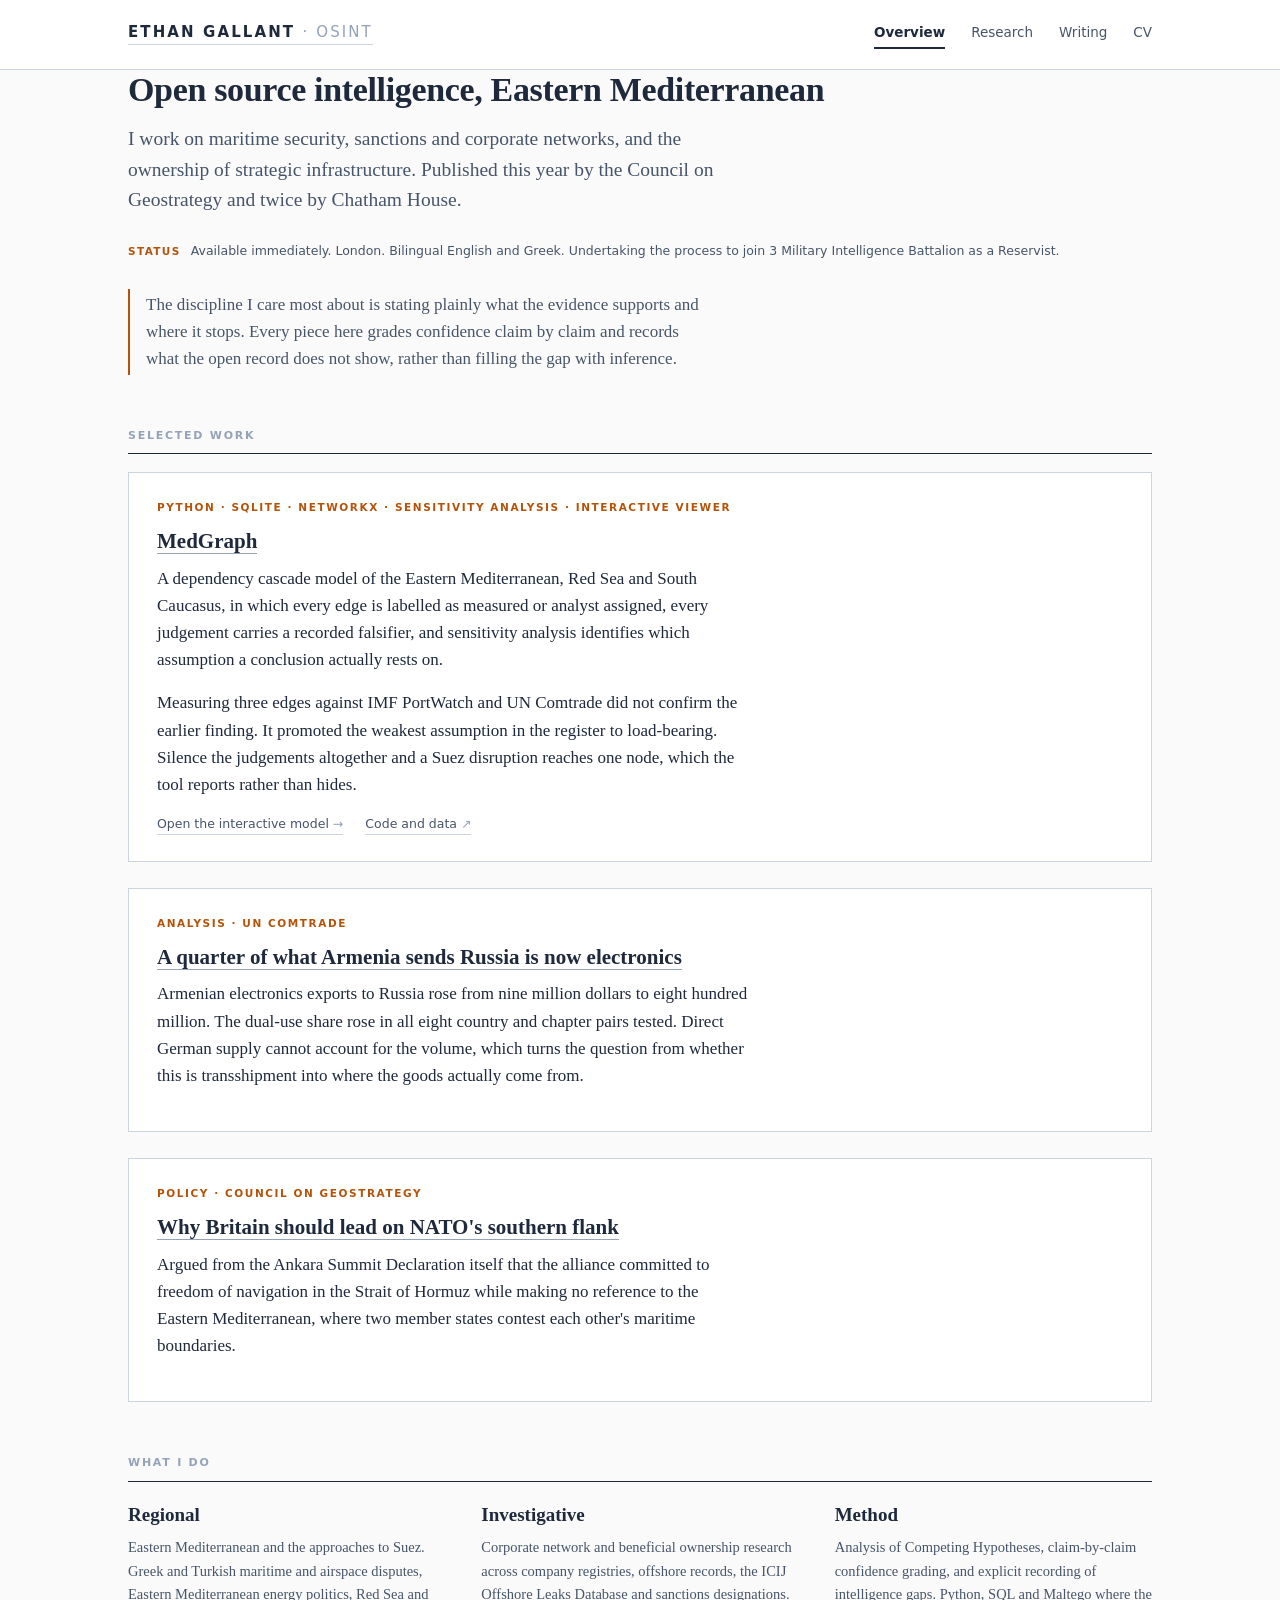
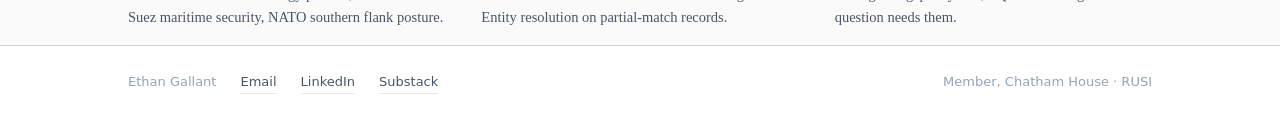
==== index.html @ 90f0143f "Rebuild site: research, writing, CV, MedGraph viewer" ====
<!DOCTYPE html>
<html lang="en-GB">
<head>
<meta charset="utf-8">
<meta name="viewport" content="width=device-width, initial-scale=1">
<title>Ethan Gallant — open source intelligence</title>
<meta name="description" content="Open source intelligence analyst. Eastern Mediterranean maritime security, sanctions and corporate networks, strategic infrastructure.">
<link rel="stylesheet" href="/assets/site.css">
</head>
<body>

<header class="masthead">
  <div class="wrap">
    <a class="wordmark" href="/">Ethan Gallant <span>· OSINT</span></a>
    <nav>
      <a href="/" aria-current="page">Overview</a>
      <a href="/research/">Research</a>
      <a href="/writing/">Writing</a>
      <a href="/cv/">CV</a>
    </nav>
  </div>
</header>

<main class="wrap">

  <h1>Open source intelligence, Eastern Mediterranean</h1>

  <p class="lede">I work on maritime security, sanctions and corporate networks,
  and the ownership of strategic infrastructure. Published this year by the
  Council on Geostrategy and twice by Chatham House.</p>

  <div class="status">
    <b>Status</b>
    <span>Available immediately. London. Bilingual English and Greek.
    Undertaking the process to join 3 Military Intelligence Battalion as a Reservist.</span>
  </div>

  <div class="callout">
    <p>The discipline I care most about is stating plainly what the evidence
    supports and where it stops. Every piece here grades confidence claim by
    claim and records what the open record does not show, rather than filling
    the gap with inference.</p>
  </div>

  <h2>Selected work</h2>

  <div class="feature">
    <div class="kicker">Python · SQLite · NetworkX · Sensitivity analysis · Interactive viewer</div>
    <h3><a href="/research/medgraph/">MedGraph</a></h3>
    <p>A dependency cascade model of the Eastern Mediterranean, Red Sea and
    South Caucasus, in which every edge is labelled as measured or analyst
    assigned, every judgement carries a recorded falsifier, and sensitivity
    analysis identifies which assumption a conclusion actually rests on.</p>
    <p>Measuring three edges against IMF PortWatch and UN Comtrade did not
    confirm the earlier finding. It promoted the weakest assumption in the
    register to load-bearing. Silence the judgements altogether and a Suez
    disruption reaches one node, which the tool reports rather than hides.</p>
    <div class="golinks">
      <a href="/research/medgraph/">Open the interactive model</a>
      <a class="ext" href="https://github.com/egallantosint/medgraph">Code and data</a>
    </div>
  </div>

  <div class="feature">
    <div class="kicker">Analysis · UN Comtrade</div>
    <h3><a href="/writing/dual-use-displacement/">A quarter of what Armenia sends Russia is now electronics</a></h3>
    <p>Armenian electronics exports to Russia rose from nine million dollars to
    eight hundred million. The dual-use share rose in all eight country and
    chapter pairs tested. Direct German supply cannot account for the volume,
    which turns the question from whether this is transshipment into where the
    goods actually come from.</p>
  </div>

  <div class="feature">
    <div class="kicker">Policy · Council on Geostrategy</div>
    <h3><a href="https://www.britainsworld.org.uk/p/the-memorandum-37-2026">Why Britain should lead on NATO's southern flank</a></h3>
    <p>Argued from the Ankara Summit Declaration itself that the alliance
    committed to freedom of navigation in the Strait of Hormuz while making no
    reference to the Eastern Mediterranean, where two member states contest each
    other's maritime boundaries.</p>
  </div>

  <h2>What I do</h2>

  <div class="cols-3">
    <div>
      <h3>Regional</h3>
      <p class="small">Eastern Mediterranean and the approaches to Suez. Greek
      and Turkish maritime and airspace disputes, Eastern Mediterranean energy
      politics, Red Sea and Suez maritime security, NATO southern flank posture.</p>
    </div>
    <div>
      <h3>Investigative</h3>
      <p class="small">Corporate network and beneficial ownership research across
      company registries, offshore records, the ICIJ Offshore Leaks Database and
      sanctions designations. Entity resolution on partial-match records.</p>
    </div>
    <div>
      <h3>Method</h3>
      <p class="small">Analysis of Competing Hypotheses, claim-by-claim
      confidence grading, and explicit recording of intelligence gaps. Python,
      SQL and Maltego where the question needs them.</p>
    </div>
  </div>

</main>

<footer>
  <div class="wrap">
    <span>Ethan Gallant</span>
    <a href="mailto:ethan.gallant03@gmail.com">Email</a>
    <a href="https://linkedin.com/in/ethangallant">LinkedIn</a>
    <a href="https://ethangallantosint.substack.com">Substack</a>
    <span class="right">Member, Chatham House · RUSI</span>
  </div>
</footer>

</body>
</html>
---- assets/site.css ----
/* ethangallant.co.uk
   Structured as a brief, not a blog. Scaffolding over decoration: rules,
   tables and whitespace carry the structure. No hero images, no animation,
   no web fonts, so pages render instantly and offline.

   Palette and type follow the brief: navy slate on off-white, cold grey
   rules, one desaturated accent reserved for status and links. */

:root{
  --paper:#FAFAFA;
  --card:#FFFFFF;
  --wash:#F1F5F9;
  --rule:#E2E8F0;
  --rule-2:#CBD5E1;
  --ink:#1E293B;
  --ink-2:#475569;
  --ink-3:#94A3B8;
  --accent:#B45309;
  --serif:Georgia,"Source Serif 4","Times New Roman",serif;
  --sans:system-ui,-apple-system,"Segoe UI",Inter,Helvetica,Arial,sans-serif;
  --mono:ui-monospace,SFMono-Regular,"SF Mono",Menlo,Consolas,monospace;
  --wide:1080px;
  --text:66ch;
}

*{box-sizing:border-box}
html{-webkit-text-size-adjust:100%}
body{
  margin:0;background:var(--paper);color:var(--ink);
  font:17px/1.6 var(--serif);
  -webkit-font-smoothing:antialiased;
}

/* ---- shell ------------------------------------------------------------ */
.wrap{max-width:var(--wide);margin:0 auto;padding:0 28px}
main{padding:52px 0 72px}
@media(max-width:640px){main{padding:36px 0 56px}}

/* ---- masthead --------------------------------------------------------- */
.masthead{border-bottom:1px solid var(--rule-2);background:var(--card)}
.masthead .wrap{display:flex;align-items:baseline;gap:32px;
                padding-top:20px;padding-bottom:20px;flex-wrap:wrap}
.wordmark{font-family:var(--sans);font-size:15px;font-weight:600;
          letter-spacing:.14em;text-transform:uppercase;color:var(--ink);
          text-decoration:none;white-space:nowrap}
.wordmark span{color:var(--ink-3);font-weight:400}
nav{margin-left:auto;display:flex;gap:26px;flex-wrap:wrap}
nav a{font-family:var(--sans);font-size:13.5px;color:var(--ink-2);
      text-decoration:none;padding-bottom:3px;border-bottom:2px solid transparent}
nav a:hover{color:var(--ink);border-bottom-color:var(--rule-2)}
nav a[aria-current]{color:var(--ink);font-weight:600;border-bottom-color:var(--ink)}

/* ---- type ------------------------------------------------------------- */
h1{font-size:34px;line-height:1.2;margin:0 0 14px;font-weight:600;letter-spacing:-.01em}
h2{font-family:var(--sans);font-size:11px;letter-spacing:.16em;text-transform:uppercase;
   color:var(--ink-3);font-weight:600;margin:52px 0 18px;
   padding-bottom:9px;border-bottom:1px solid var(--ink)}
h3{font-size:19px;margin:0 0 6px;font-weight:600}
p{margin:0 0 16px;max-width:var(--text)}
.lede{font-size:19.5px;line-height:1.55;color:var(--ink-2);max-width:62ch;margin-bottom:26px}
a{color:var(--ink);text-decoration:none;border-bottom:1px solid var(--rule-2)}
a:hover{border-bottom-color:var(--accent);color:var(--accent)}
strong{font-weight:600}
.small{font-size:14.5px;color:var(--ink-2)}
.meta{font-family:var(--sans);font-size:12.5px;color:var(--ink-3);letter-spacing:.02em}
.mono{font-family:var(--mono);font-size:14px}

/* ---- status line ------------------------------------------------------ */
.status{display:flex;gap:10px;align-items:baseline;font-family:var(--sans);
        font-size:12.5px;color:var(--ink-2);margin-bottom:28px;flex-wrap:wrap}
.status b{color:var(--accent);font-size:10.5px;letter-spacing:.13em;
          text-transform:uppercase;font-weight:600}

/* ---- entries ---------------------------------------------------------- */
.entry{border-top:1px solid var(--rule);padding:22px 0}
.entry:first-of-type{border-top:1px solid var(--ink)}
.entry .top{display:flex;gap:16px;align-items:baseline;flex-wrap:wrap}
.entry .top time,.entry .top .where{font-family:var(--sans);font-size:12.5px;
                                    color:var(--ink-3);white-space:nowrap}
.entry p{margin:8px 0 0;font-size:16px;color:var(--ink-2)}
.entry .tags{margin-top:10px;font-family:var(--sans);font-size:11.5px;
             color:var(--ink-3);letter-spacing:.06em}
.entry .tags span::after{content:" · "}
.entry .tags span:last-child::after{content:""}

/* ---- feature ---------------------------------------------------------- */
.feature{border:1px solid var(--rule-2);background:var(--card);padding:26px 28px;margin:0 0 26px}
.feature h3{font-size:21px}
.feature .kicker{font-family:var(--sans);font-size:10.5px;letter-spacing:.15em;
                 text-transform:uppercase;color:var(--accent);font-weight:600;
                 margin-bottom:9px}
.feature p{max-width:70ch}

/* ---- link affordance -------------------------------------------------- */
/* A heading that is a link should say so without turning into a button.
   Slightly darker rule than body links, since headings carry more weight. */
h3 a{border-bottom-color:var(--ink-3)}
h3 a:hover{border-bottom-color:var(--accent)}
/* A heading link that leaves the site says so, quietly. */
h3 a.ext::after{content:" \2197";font-size:.78em;color:var(--ink-3);
                vertical-align:.15em}

/* The explicit route out of an entry. Text and arrows, not pills: the
   arrow does the work a button would, at a fraction of the visual cost.
   Internal links get a straight arrow, external ones a diagonal. */
.golinks{margin:12px 0 0;font-family:var(--sans);font-size:12.5px;
         display:flex;gap:22px;flex-wrap:wrap}
.golinks a{color:var(--ink-2);border-bottom:1px solid var(--rule-2)}
.golinks a::after{content:" \2192";color:var(--ink-3)}
.golinks a.ext::after{content:" \2197"}
.golinks a:hover,.golinks a:hover::after{color:var(--accent)}
.golinks a:hover{border-bottom-color:var(--accent)}

/* ---- callout ---------------------------------------------------------- */
.callout{border-left:2px solid var(--accent);padding:2px 0 2px 16px;margin:0 0 24px}
.callout p{margin:0;color:var(--ink-2)}
.callout p+p{margin-top:10px}

/* ---- tables ----------------------------------------------------------- */
table{width:100%;border-collapse:collapse;font-size:15px;margin:0 0 22px}
th{text-align:left;font-family:var(--sans);font-size:10px;letter-spacing:.13em;
   text-transform:uppercase;color:var(--ink-3);font-weight:600;
   padding:0 12px 9px 0;border-bottom:1px solid var(--ink)}
td{padding:10px 12px 10px 0;border-bottom:1px solid var(--rule);vertical-align:top}
td.num,th.num{text-align:right;font-family:var(--mono);font-size:13.5px;
              font-variant-numeric:tabular-nums;padding-right:0}
tr:last-child td{border-bottom:1px solid var(--rule-2)}
/* Wide numeric tables scroll rather than squashing the column widths. */
.tablewrap{overflow-x:auto;margin:0 0 22px}
.tablewrap table{margin:0;min-width:520px}

/* ---- two column ------------------------------------------------------- */
.cols{display:grid;grid-template-columns:1fr 1fr;gap:0 44px}
@media(max-width:800px){.cols{grid-template-columns:1fr}}
.cols-3{display:grid;grid-template-columns:repeat(3,1fr);gap:0 36px}
@media(max-width:800px){.cols-3{grid-template-columns:1fr}}

/* ---- cv --------------------------------------------------------------- */
.role{display:flex;gap:16px;align-items:baseline;flex-wrap:wrap;margin-bottom:4px}
.role h3{margin:0}
.role .org{color:var(--ink-2)}
.role .when{margin-left:auto;font-family:var(--sans);font-size:12.5px;
            color:var(--ink-3);white-space:nowrap}
ul.tight{margin:8px 0 0;padding-left:19px;max-width:var(--text)}
ul.tight li{margin-bottom:6px;color:var(--ink-2);font-size:16px}

/* ---- embed ------------------------------------------------------------ */
.bleed{margin:0 0 14px}
.bleed iframe{width:100%;height:1180px;border:1px solid var(--rule-2);
              background:var(--card);display:block}
@media(max-width:1150px){.bleed iframe{height:1600px}}
.embed-note{font-family:var(--sans);font-size:12.5px;color:var(--ink-3);
            margin-bottom:34px}

/* ---- footer ----------------------------------------------------------- */
footer{border-top:1px solid var(--rule-2);background:var(--card);
       padding:26px 0 34px;font-family:var(--sans);font-size:13px;color:var(--ink-3)}
footer .wrap{display:flex;gap:24px;flex-wrap:wrap;align-items:baseline}
footer a{color:var(--ink-2);border-bottom-color:var(--rule)}
footer .right{margin-left:auto}
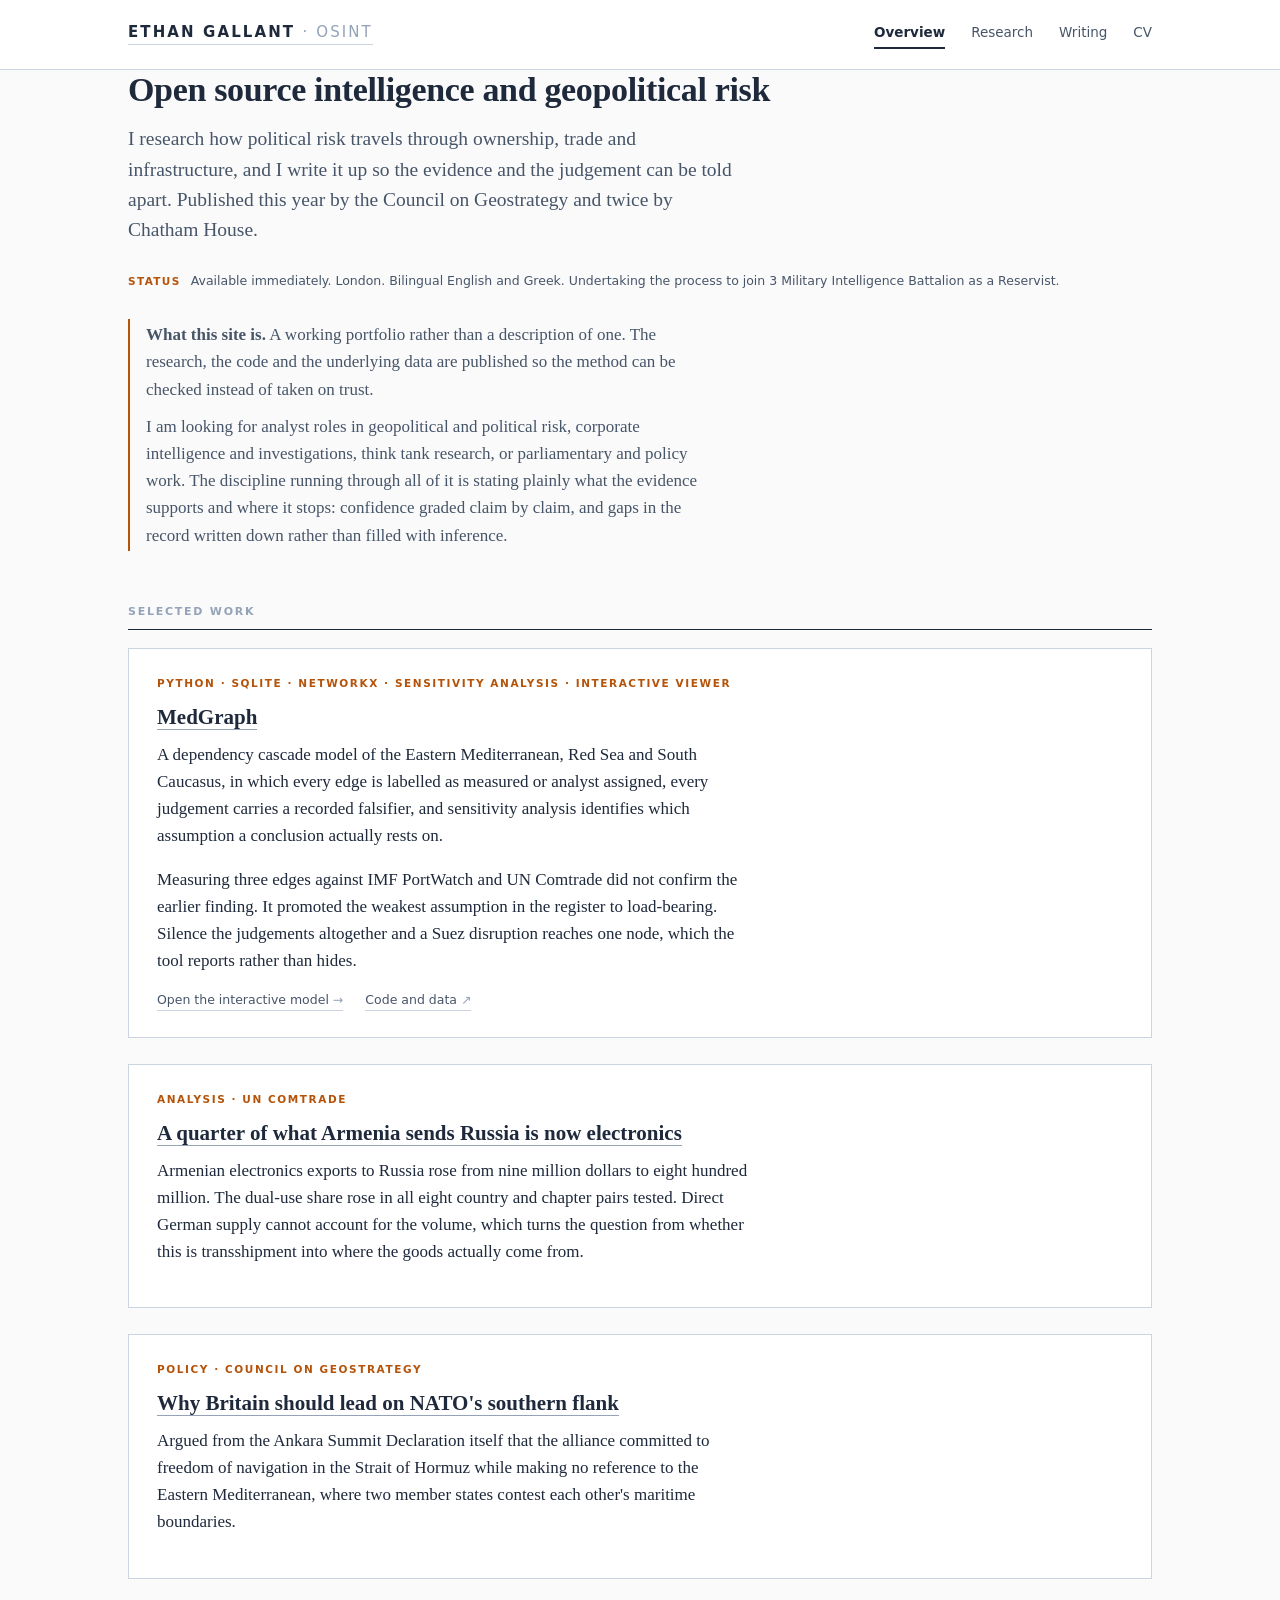
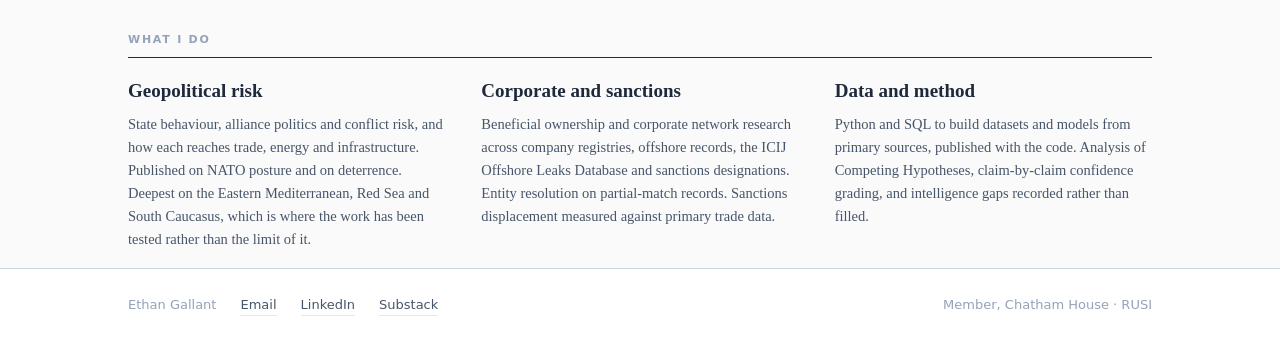
==== commit 61a0a4b4: "Sensitivity table, homepage repositioning, viewer link fixes" ====
--- a/index.html
+++ b/index.html
@@ -3,8 +3,8 @@
 <head>
 <meta charset="utf-8">
 <meta name="viewport" content="width=device-width, initial-scale=1">
-<title>Ethan Gallant — open source intelligence</title>
-<meta name="description" content="Open source intelligence analyst. Eastern Mediterranean maritime security, sanctions and corporate networks, strategic infrastructure.">
+<title>Ethan Gallant — open source intelligence and geopolitical risk</title>
+<meta name="description" content="Open source research on geopolitical and corporate risk: sanctions and ownership networks, trade and infrastructure exposure, and the politics that move them. Published by the Council on Geostrategy and Chatham House.">
 <link rel="stylesheet" href="/assets/site.css">
 </head>
 <body>
@@ -23,11 +23,12 @@
 
 <main class="wrap">
 
-  <h1>Open source intelligence, Eastern Mediterranean</h1>
+  <h1>Open source intelligence and geopolitical risk</h1>
 
-  <p class="lede">I work on maritime security, sanctions and corporate networks,
-  and the ownership of strategic infrastructure. Published this year by the
-  Council on Geostrategy and twice by Chatham House.</p>
+  <p class="lede">I research how political risk travels through ownership,
+  trade and infrastructure, and I write it up so the evidence and the judgement
+  can be told apart. Published this year by the Council on Geostrategy and
+  twice by Chatham House.</p>
 
   <div class="status">
     <b>Status</b>
@@ -36,10 +37,15 @@
   </div>
 
   <div class="callout">
-    <p>The discipline I care most about is stating plainly what the evidence
-    supports and where it stops. Every piece here grades confidence claim by
-    claim and records what the open record does not show, rather than filling
-    the gap with inference.</p>
+    <p><strong>What this site is.</strong> A working portfolio rather than a
+    description of one. The research, the code and the underlying data are
+    published so the method can be checked instead of taken on trust.</p>
+    <p>I am looking for analyst roles in geopolitical and political risk,
+    corporate intelligence and investigations, think tank research, or
+    parliamentary and policy work. The discipline running through all of it is
+    stating plainly what the evidence supports and where it stops: confidence
+    graded claim by claim, and gaps in the record written down rather than
+    filled with inference.</p>
   </div>
 
   <h2>Selected work</h2>
@@ -56,7 +62,7 @@
     register to load-bearing. Silence the judgements altogether and a Suez
     disruption reaches one node, which the tool reports rather than hides.</p>
     <div class="golinks">
-      <a href="/research/medgraph/">Open the interactive model</a>
+      <a href="/research/medgraph/viewer.html">Open the interactive model</a>
       <a class="ext" href="https://github.com/egallantosint/medgraph">Code and data</a>
     </div>
   </div>
@@ -84,22 +90,26 @@
 
   <div class="cols-3">
     <div>
-      <h3>Regional</h3>
-      <p class="small">Eastern Mediterranean and the approaches to Suez. Greek
-      and Turkish maritime and airspace disputes, Eastern Mediterranean energy
-      politics, Red Sea and Suez maritime security, NATO southern flank posture.</p>
+      <h3>Geopolitical risk</h3>
+      <p class="small">State behaviour, alliance politics and conflict risk, and
+      how each reaches trade, energy and infrastructure. Published on NATO
+      posture and on deterrence. Deepest on the Eastern Mediterranean, Red Sea
+      and South Caucasus, which is where the work has been tested rather than
+      the limit of it.</p>
     </div>
     <div>
-      <h3>Investigative</h3>
-      <p class="small">Corporate network and beneficial ownership research across
-      company registries, offshore records, the ICIJ Offshore Leaks Database and
-      sanctions designations. Entity resolution on partial-match records.</p>
+      <h3>Corporate and sanctions</h3>
+      <p class="small">Beneficial ownership and corporate network research
+      across company registries, offshore records, the ICIJ Offshore Leaks
+      Database and sanctions designations. Entity resolution on partial-match
+      records. Sanctions displacement measured against primary trade data.</p>
     </div>
     <div>
-      <h3>Method</h3>
-      <p class="small">Analysis of Competing Hypotheses, claim-by-claim
-      confidence grading, and explicit recording of intelligence gaps. Python,
-      SQL and Maltego where the question needs them.</p>
+      <h3>Data and method</h3>
+      <p class="small">Python and SQL to build datasets and models from primary
+      sources, published with the code. Analysis of Competing Hypotheses,
+      claim-by-claim confidence grading, and intelligence gaps recorded rather
+      than filled.</p>
     </div>
   </div>
 
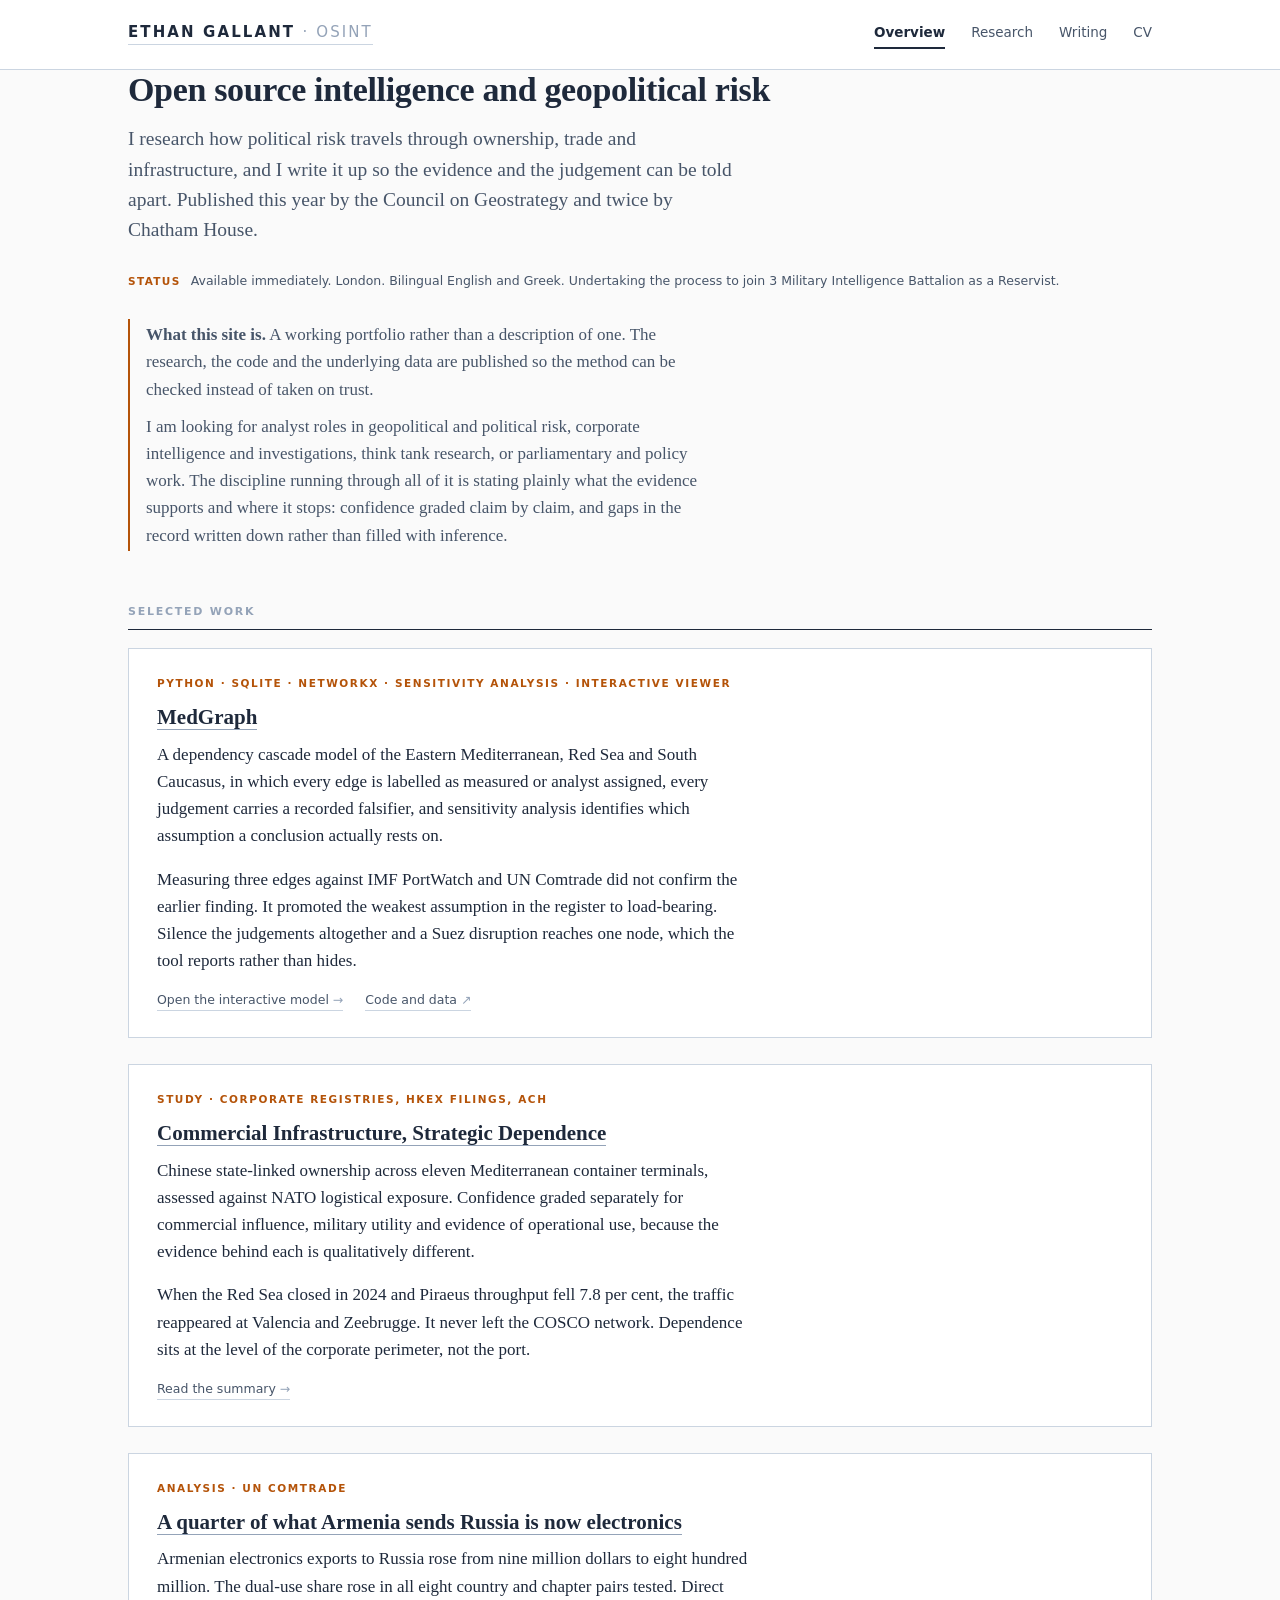
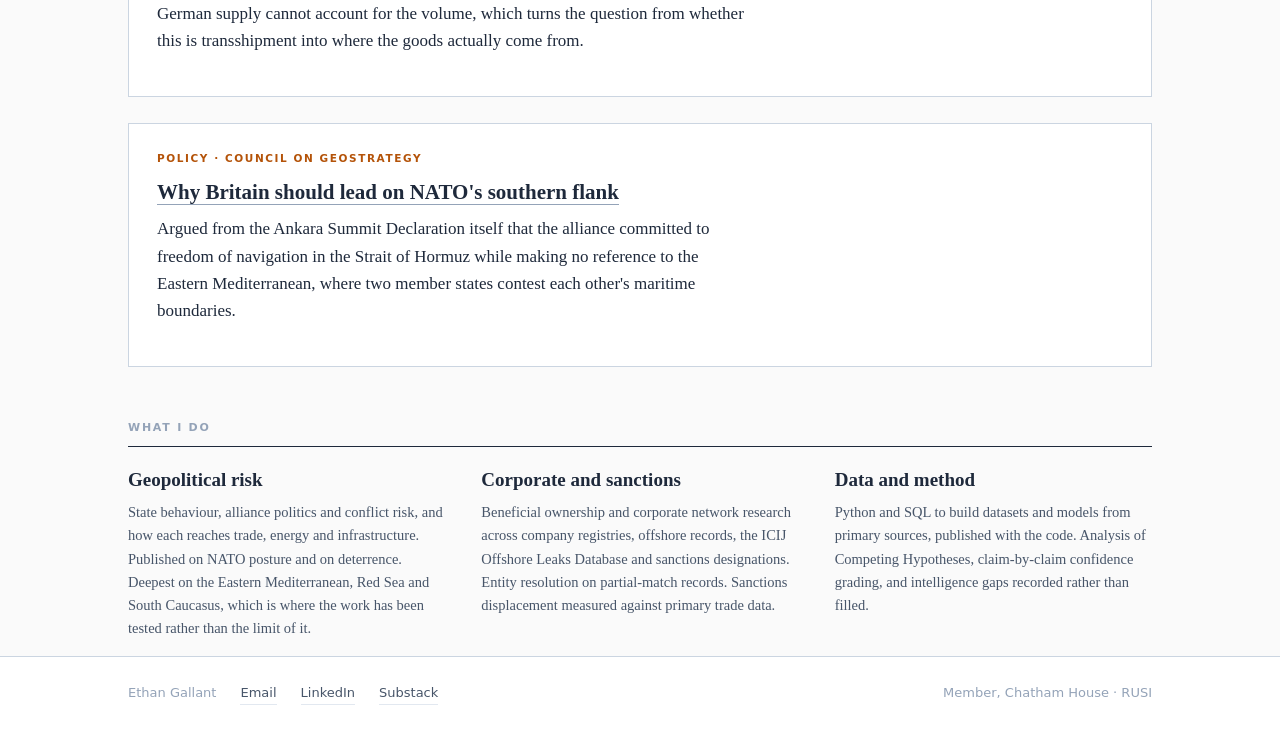
==== commit b16ce432: "Ports study page, network map, figure styling" ====
--- a/index.html
+++ b/index.html
@@ -68,6 +68,23 @@
   </div>
 
   <div class="feature">
+    <div class="kicker">Study · Corporate registries, HKEX filings, ACH</div>
+    <h3><a href="/research/mediterranean-ports/">Commercial Infrastructure, Strategic Dependence</a></h3>
+    <p>Chinese state-linked ownership across eleven Mediterranean container
+    terminals, assessed against NATO logistical exposure. Confidence graded
+    separately for commercial influence, military utility and evidence of
+    operational use, because the evidence behind each is qualitatively
+    different.</p>
+    <p>When the Red Sea closed in 2024 and Piraeus throughput fell 7.8 per cent,
+    the traffic reappeared at Valencia and Zeebrugge. It never left the COSCO
+    network. Dependence sits at the level of the corporate perimeter, not the
+    port.</p>
+    <div class="golinks">
+      <a href="/research/mediterranean-ports/">Read the summary</a>
+    </div>
+  </div>
+
+  <div class="feature">
     <div class="kicker">Analysis · UN Comtrade</div>
     <h3><a href="/writing/dual-use-displacement/">A quarter of what Armenia sends Russia is now electronics</a></h3>
     <p>Armenian electronics exports to Russia rose from nine million dollars to
--- a/assets/site.css
+++ b/assets/site.css
@@ -144,6 +144,15 @@
 ul.tight{margin:8px 0 0;padding-left:19px;max-width:var(--text)}
 ul.tight li{margin-bottom:6px;color:var(--ink-2);font-size:16px}
 
+/* ---- figures ---------------------------------------------------------- */
+/* Plates from actual analysis, not decoration. Every one carries a caption
+   and a source note, so the image is evidence rather than atmosphere. */
+figure{margin:0 0 28px}
+figure img{width:100%;height:auto;display:block;border:1px solid var(--rule-2)}
+figcaption{font-family:var(--sans);font-size:12.5px;line-height:1.5;
+           color:var(--ink-3);margin-top:9px;max-width:72ch}
+figcaption b{color:var(--ink-2);font-weight:600}
+
 /* ---- embed ------------------------------------------------------------ */
 .bleed{margin:0 0 14px}
 .bleed iframe{width:100%;height:1180px;border:1px solid var(--rule-2);
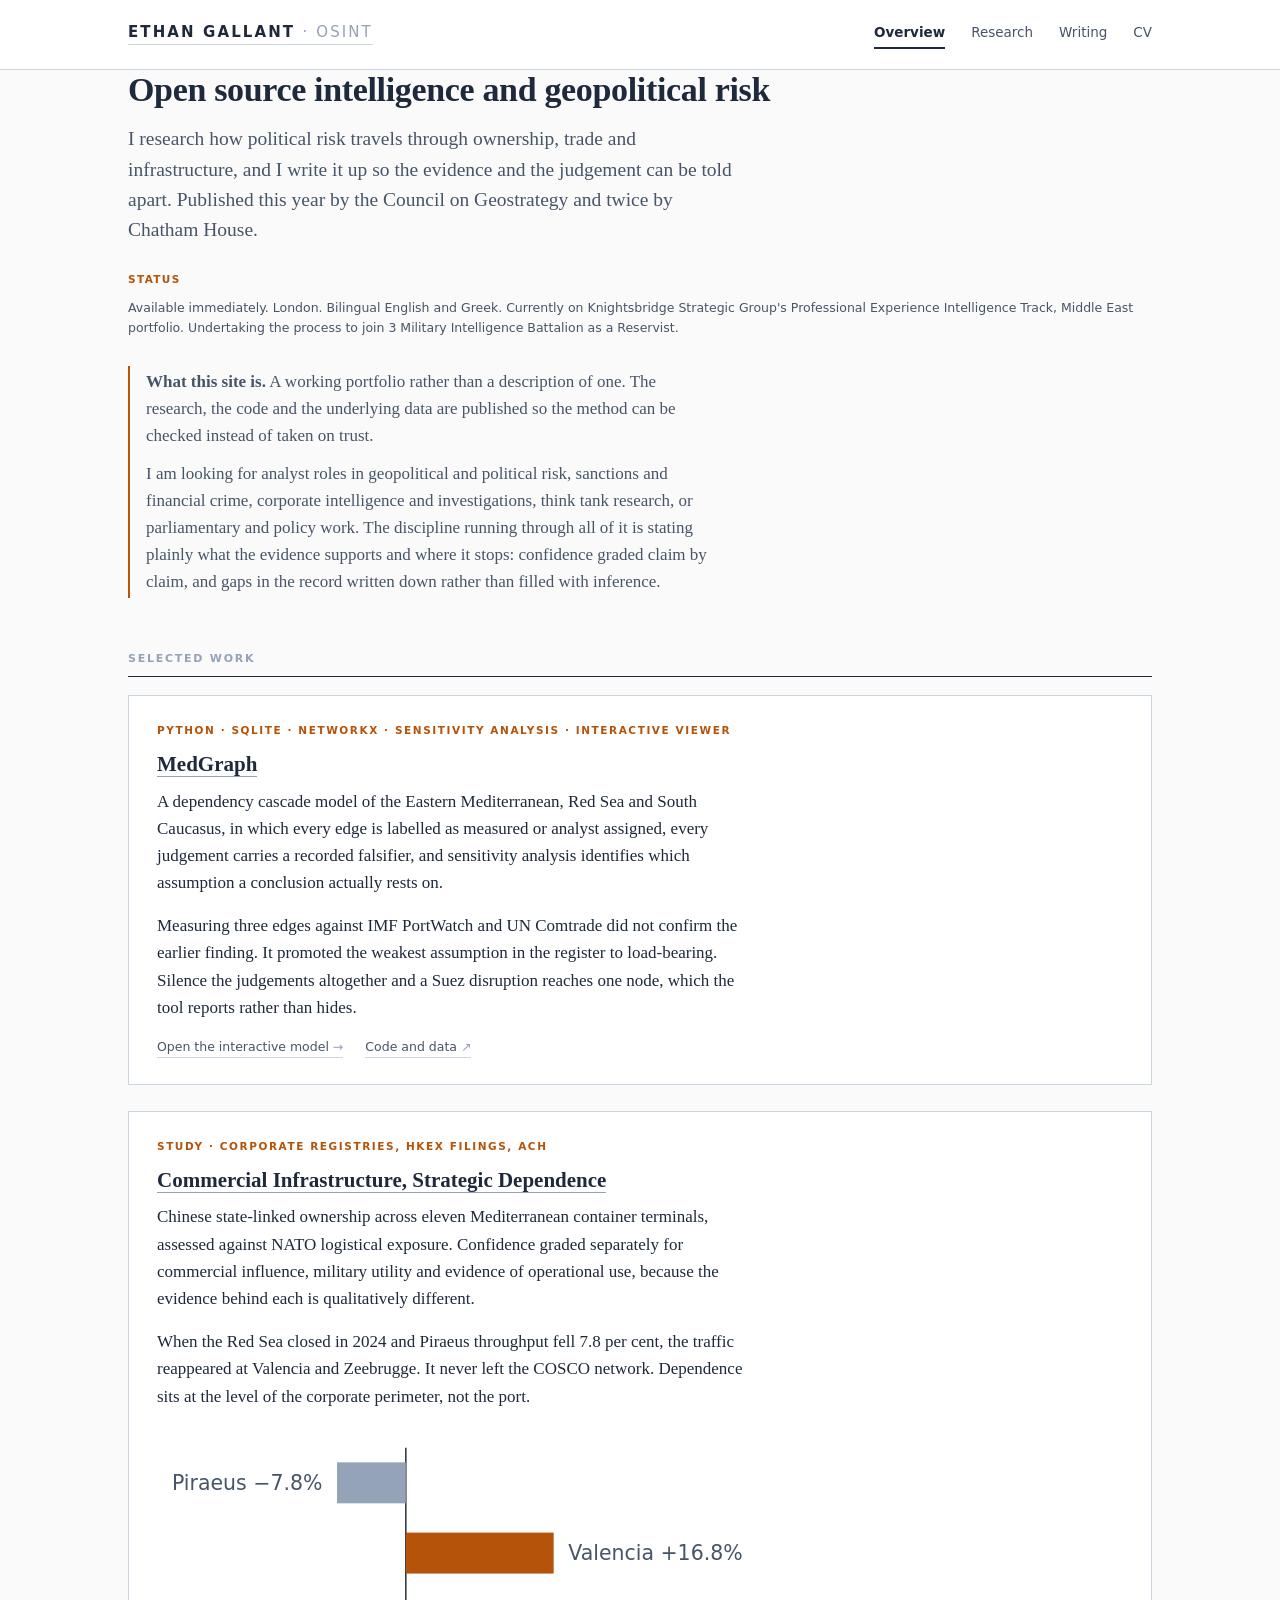
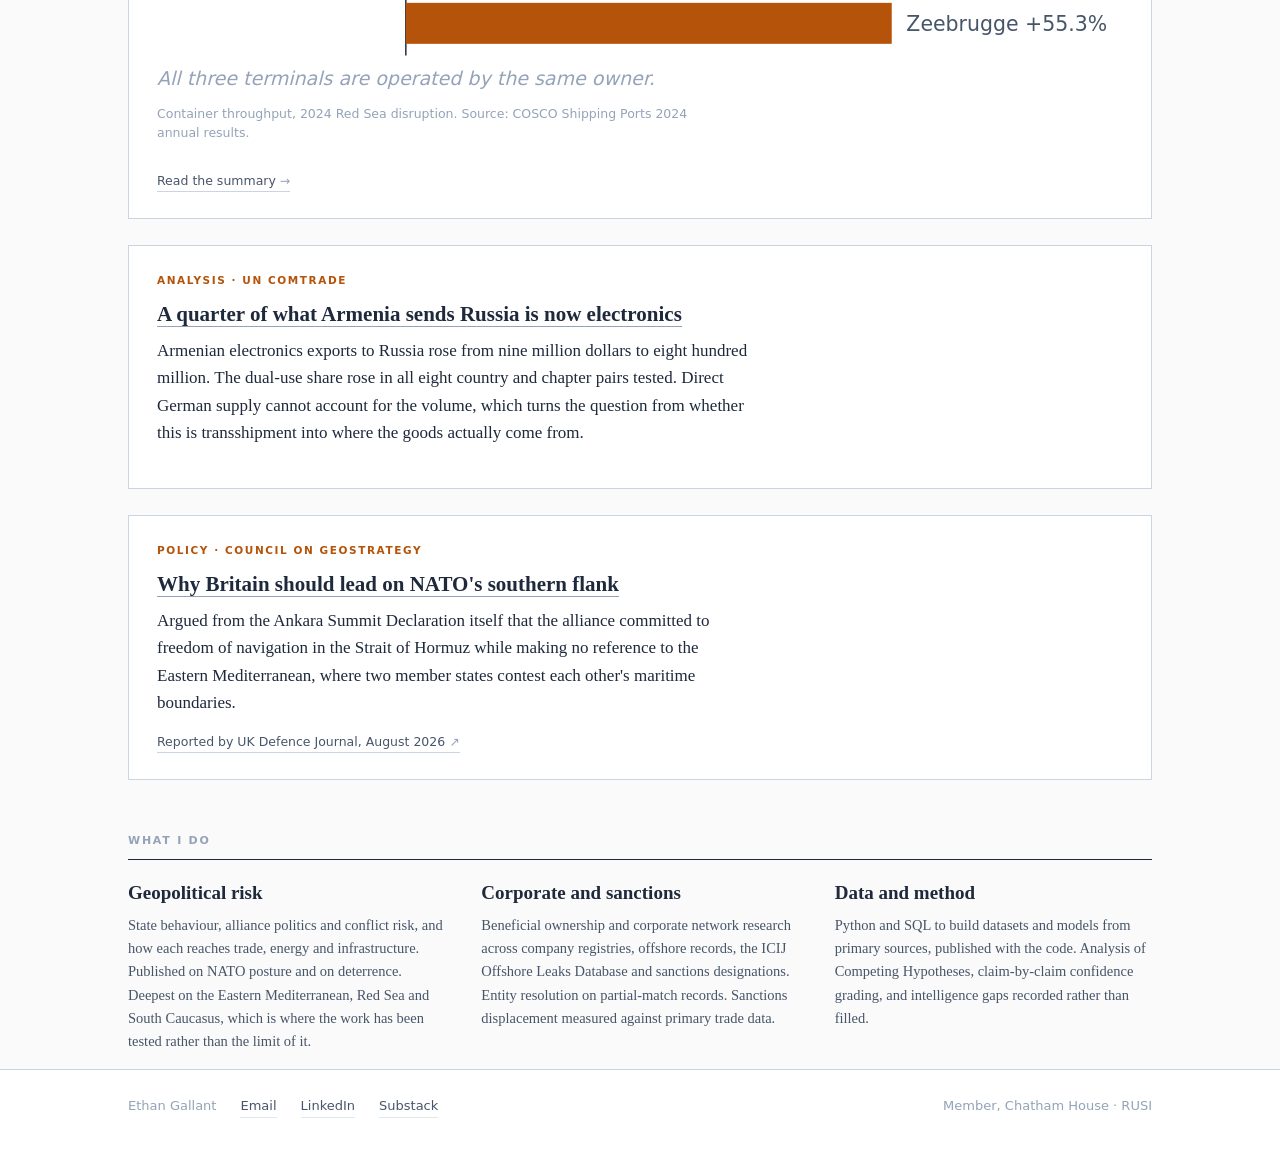
==== commit ea18a4f5: "Correct Pharos role, add Dilitas and KSG, add UKDJ pickup, fix chart attribution, add favicon, chart" ====
--- a/index.html
+++ b/index.html
@@ -5,9 +5,27 @@
 <meta name="viewport" content="width=device-width, initial-scale=1">
 <title>Ethan Gallant — open source intelligence and geopolitical risk</title>
 <meta name="description" content="Open source research on geopolitical and corporate risk: sanctions and ownership networks, trade and infrastructure exposure, and the politics that move them. Published by the Council on Geostrategy and Chatham House.">
+
+<!-- Link previews. og:image must be an absolute URL or LinkedIn silently ignores it.
+     After changing any of these, force a re-scrape at linkedin.com/post-inspector,
+     otherwise the old preview is cached for weeks. -->
+<meta property="og:type" content="website">
+<meta property="og:site_name" content="Ethan Gallant">
+<meta property="og:url" content="https://ethangallant.co.uk/">
+<meta property="og:title" content="Ethan Gallant — open source intelligence and geopolitical risk">
+<meta property="og:description" content="Sanctions and ownership networks, trade and infrastructure exposure, and the politics that move them. Published by the Council on Geostrategy and Chatham House.">
+<meta property="og:image" content="https://ethangallant.co.uk/assets/og-default.png">
+<meta property="og:image:width" content="1200">
+<meta property="og:image:height" content="627">
+<meta property="og:image:alt" content="Ethan Gallant — open source intelligence and geopolitical risk">
+<meta name="twitter:card" content="summary_large_image">
+
+<link rel="icon" href="/assets/favicon.svg" type="image/svg+xml">
 <link rel="stylesheet" href="/assets/site.css">
 </head>
 <body>
+
+<a class="skip" href="#main">Skip to content</a>
 
 <header class="masthead">
   <div class="wrap">
@@ -21,7 +39,7 @@
   </div>
 </header>
 
-<main class="wrap">
+<main class="wrap" id="main">
 
   <h1>Open source intelligence and geopolitical risk</h1>
 
@@ -33,7 +51,9 @@
   <div class="status">
     <b>Status</b>
     <span>Available immediately. London. Bilingual English and Greek.
-    Undertaking the process to join 3 Military Intelligence Battalion as a Reservist.</span>
+    Currently on Knightsbridge Strategic Group's Professional Experience
+    Intelligence Track, Middle East portfolio. Undertaking the process to join
+    3 Military Intelligence Battalion as a Reservist.</span>
   </div>
 
   <div class="callout">
@@ -41,11 +61,11 @@
     description of one. The research, the code and the underlying data are
     published so the method can be checked instead of taken on trust.</p>
     <p>I am looking for analyst roles in geopolitical and political risk,
-    corporate intelligence and investigations, think tank research, or
-    parliamentary and policy work. The discipline running through all of it is
-    stating plainly what the evidence supports and where it stops: confidence
-    graded claim by claim, and gaps in the record written down rather than
-    filled with inference.</p>
+    sanctions and financial crime, corporate intelligence and investigations,
+    think tank research, or parliamentary and policy work. The discipline
+    running through all of it is stating plainly what the evidence supports and
+    where it stops: confidence graded claim by claim, and gaps in the record
+    written down rather than filled with inference.</p>
   </div>
 
   <h2>Selected work</h2>
@@ -79,6 +99,28 @@
     the traffic reappeared at Valencia and Zeebrugge. It never left the COSCO
     network. Dependence sits at the level of the corporate perimeter, not the
     port.</p>
+
+    <!-- Inline SVG so there is no request, no dependency and no broken image.
+         Colours come from the stylesheet, so the figure follows the palette. -->
+    <figure class="chart">
+      <svg viewBox="0 0 660 178" role="img"
+           aria-label="Container throughput change during the 2024 Red Sea disruption: Piraeus down 7.8 per cent, Valencia up 16.8 per cent, Zeebrugge up 55.3 per cent.">
+        <line class="axis" x1="170" y1="8" x2="170" y2="150"/>
+
+        <rect class="loss" x="123" y="18"  width="47"  height="28"/>
+        <text class="lab end" x="113" y="37">Piraeus  −7.8%</text>
+
+        <rect class="gain" x="170" y="66"  width="101" height="28"/>
+        <text class="lab" x="281" y="85">Valencia  +16.8%</text>
+
+        <rect class="gain" x="170" y="114" width="332" height="28"/>
+        <text class="lab" x="512" y="133">Zeebrugge  +55.3%</text>
+
+        <text class="cap" x="0" y="170">All three terminals are operated by the same owner.</text>
+      </svg>
+      <figcaption>Container throughput, 2024 Red Sea disruption. Source: COSCO Shipping Ports 2024 annual results.</figcaption>
+    </figure>
+
     <div class="golinks">
       <a href="/research/mediterranean-ports/">Read the summary</a>
     </div>
@@ -101,6 +143,9 @@
     committed to freedom of navigation in the Strait of Hormuz while making no
     reference to the Eastern Mediterranean, where two member states contest each
     other's maritime boundaries.</p>
+    <div class="golinks">
+      <a class="ext" href="https://ukdefencejournal.org.uk/britain-urged-to-lead-nato-push-in-mediterranean/">Reported by UK Defence Journal, August 2026</a>
+    </div>
   </div>
 
   <h2>What I do</h2>
--- a/assets/site.css
+++ b/assets/site.css
@@ -91,6 +91,18 @@
                  margin-bottom:9px}
 .feature p{max-width:70ch}
 
+/* ---- keyboard focus --------------------------------------------------- */
+/* Visible focus for anyone navigating by keyboard. focus-visible rather than
+   focus, so it does not fire on mouse clicks. */
+a:focus-visible,button:focus-visible,[tabindex]:focus-visible{
+  outline:2px solid var(--accent);outline-offset:3px;border-radius:1px}
+
+/* Skip link: first thing a keyboard or screen reader user reaches, hidden
+   until focused, so the nav can be stepped over on every page. */
+.skip{position:absolute;left:-9999px;top:0;font-family:var(--sans);font-size:13px}
+.skip:focus{left:8px;top:8px;z-index:10;background:var(--card);color:var(--ink);
+            padding:8px 12px;border:1px solid var(--ink);text-decoration:none}
+
 /* ---- link affordance -------------------------------------------------- */
 /* A heading that is a link should say so without turning into a button.
    Slightly darker rule than body links, since headings carry more weight. */
@@ -153,6 +165,23 @@
            color:var(--ink-3);margin-top:9px;max-width:72ch}
 figcaption b{color:var(--ink-2);font-weight:600}
 
+/* ---- inline charts ----------------------------------------------------
+   Figures drawn in SVG rather than exported as images: they stay sharp,
+   cost no request, and take their colours from the palette above. */
+.chart{margin:26px 0 28px}
+.chart svg{width:100%;height:auto;display:block;overflow:visible}
+.chart .axis{stroke:var(--ink);stroke-width:1}
+.chart .gain{fill:var(--accent)}
+.chart .loss{fill:var(--ink-3)}
+.chart .lab{font-family:var(--sans);font-size:14px;fill:var(--ink-2)}
+.chart .lab.end{text-anchor:end}
+.chart .cap{font-family:var(--sans);font-size:13px;fill:var(--ink-3);
+            font-style:italic}
+@media(max-width:640px){
+  .chart .lab{font-size:16px}
+  .chart .cap{font-size:15px}
+}
+
 /* ---- embed ------------------------------------------------------------ */
 .bleed{margin:0 0 14px}
 .bleed iframe{width:100%;height:1180px;border:1px solid var(--rule-2);
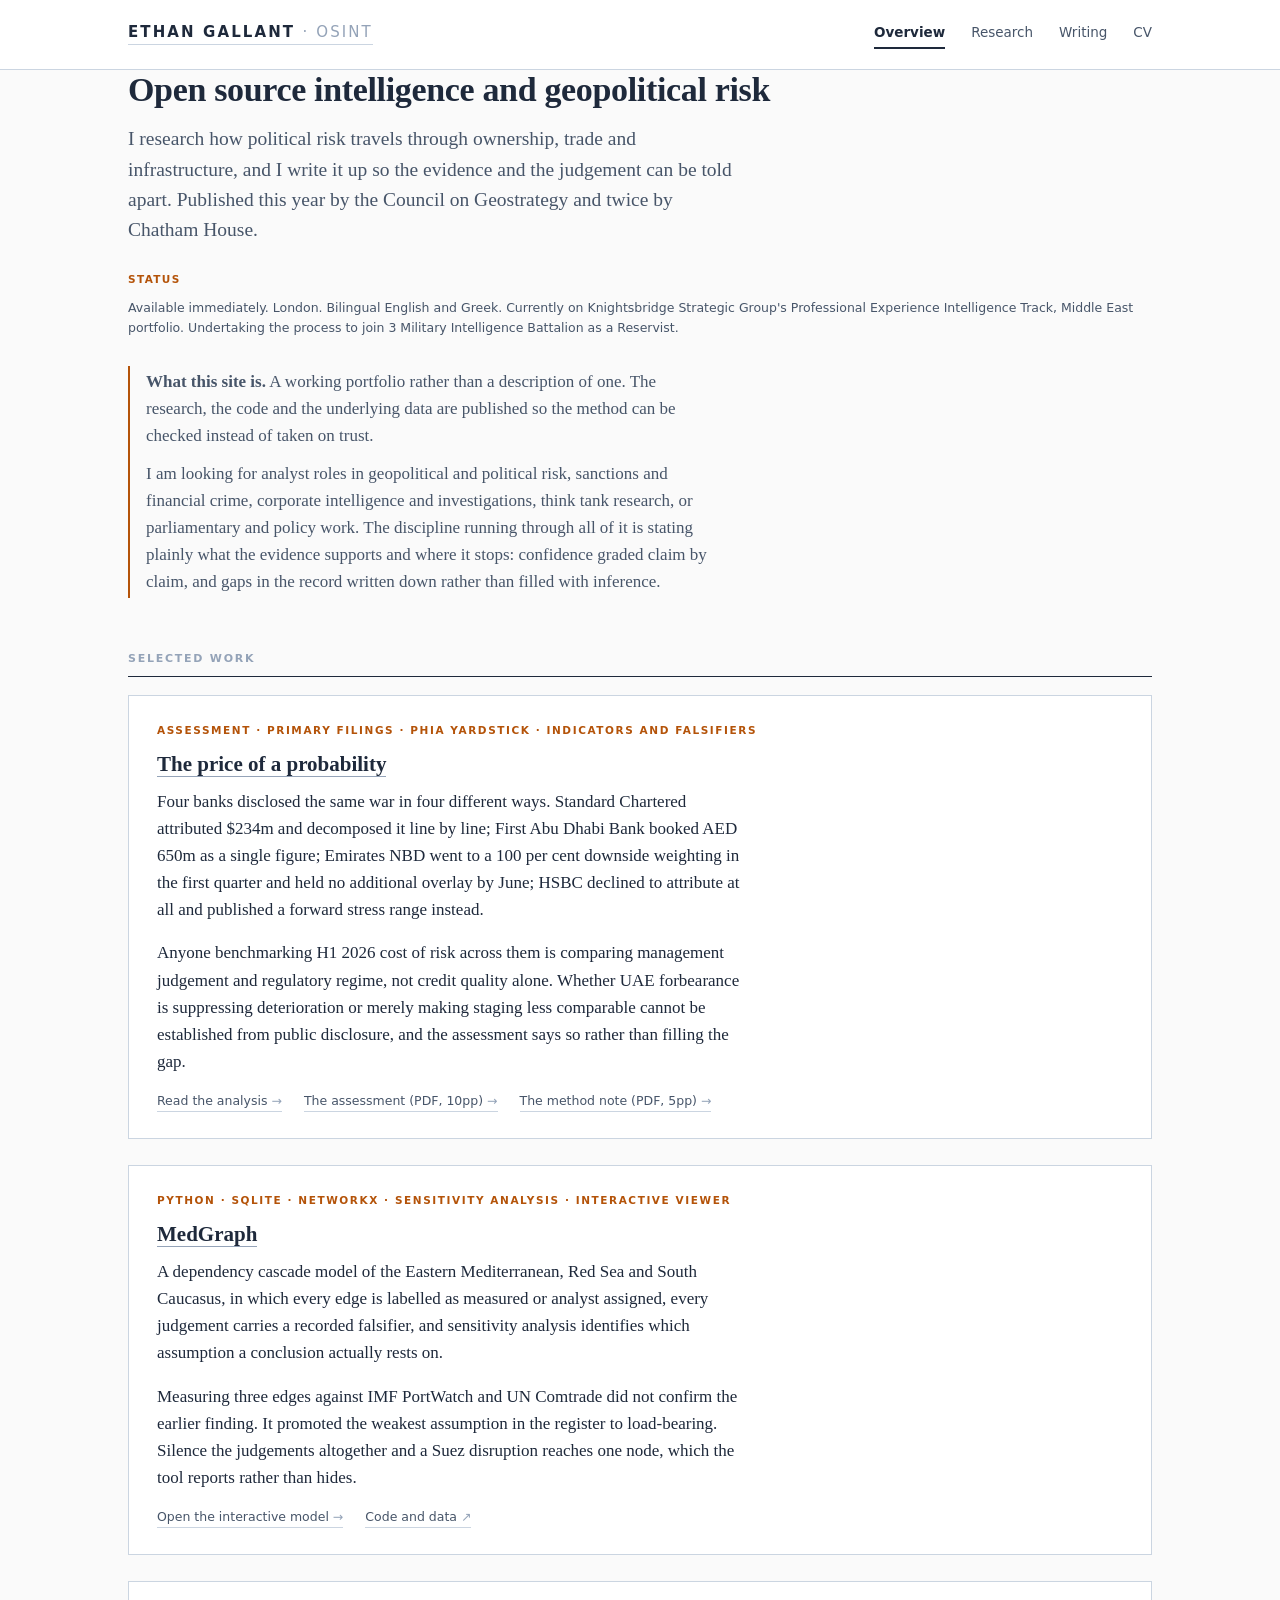
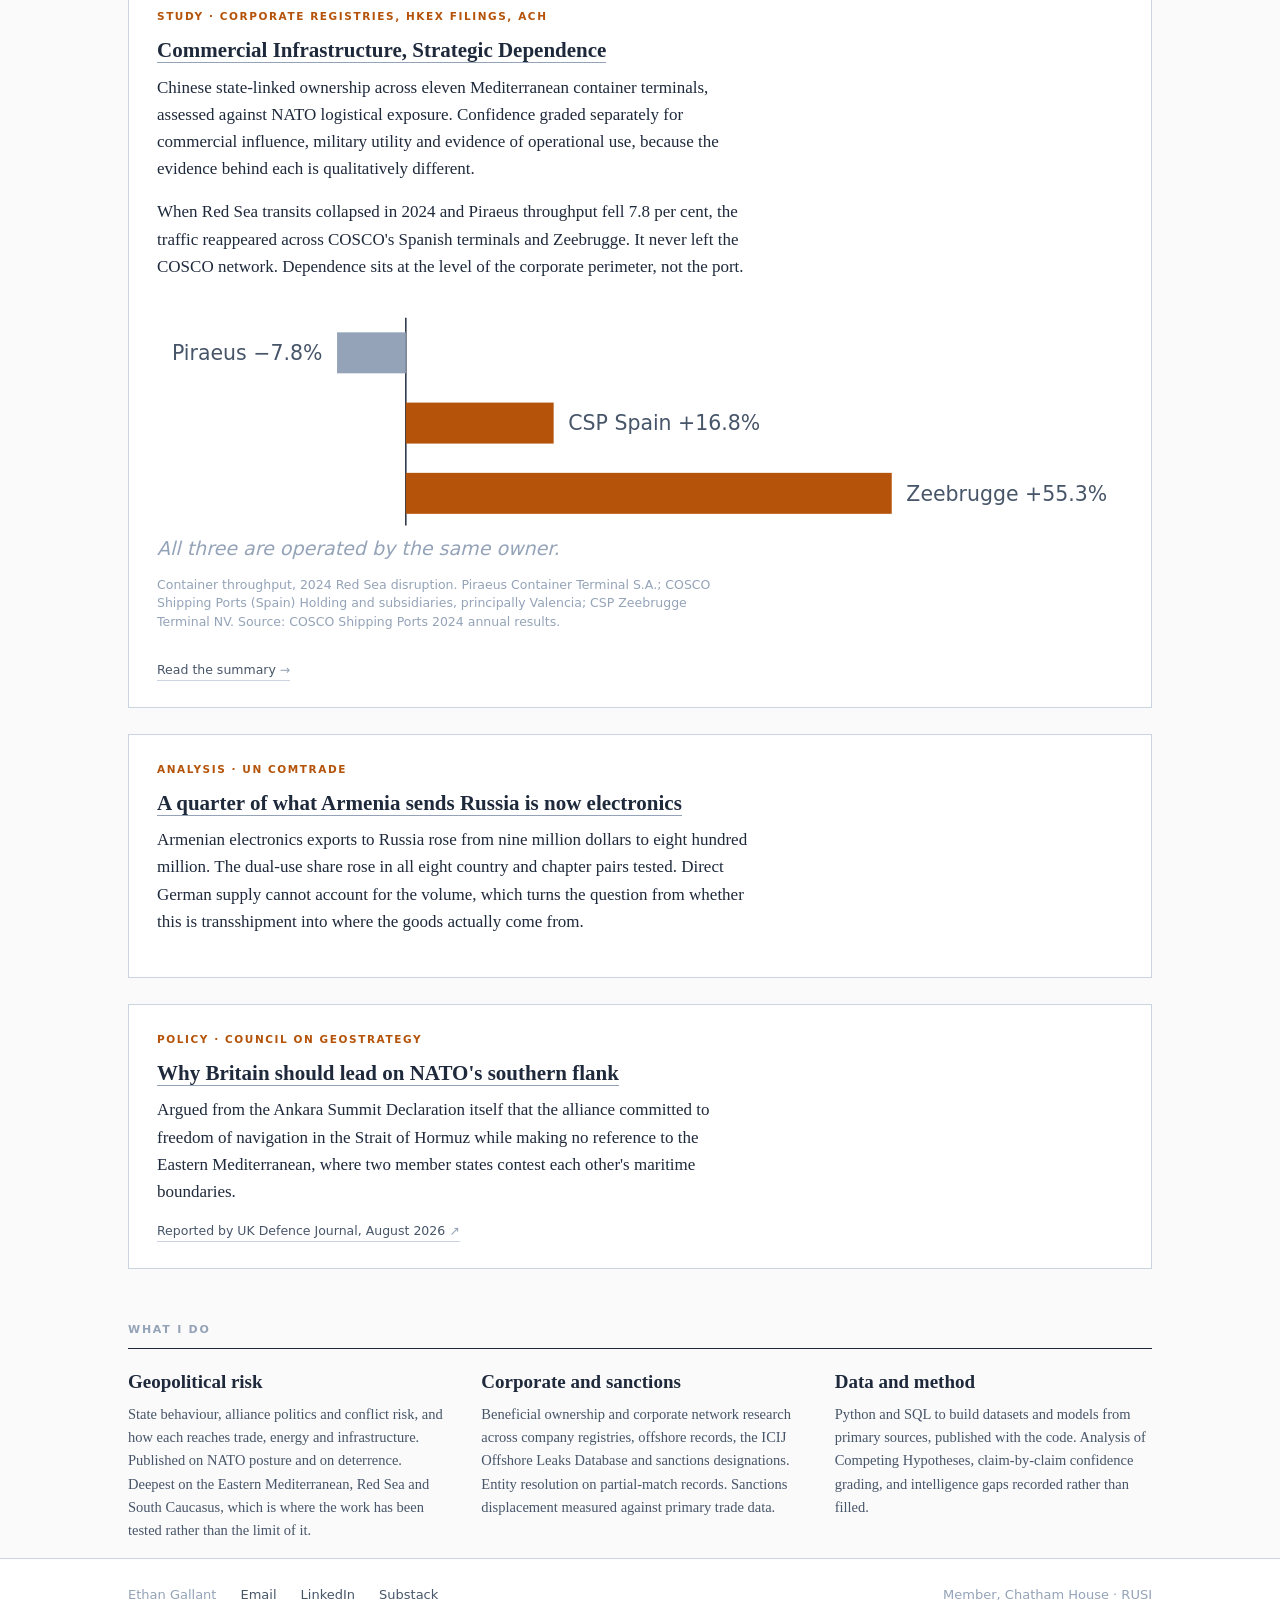
==== commit b748c9d4: "Publish The Price of a Probability: assessment, method note, rebuilt page" ====
--- a/index.html
+++ b/index.html
@@ -71,6 +71,27 @@
   <h2>Selected work</h2>
 
   <div class="feature">
+    <div class="kicker">Assessment · Primary filings · PHIA yardstick · Indicators and falsifiers</div>
+    <h3><a href="/research/bank-provisioning/">The price of a probability</a></h3>
+    <p>Four banks disclosed the same war in four different ways. Standard
+    Chartered attributed $234m and decomposed it line by line; First Abu Dhabi
+    Bank booked AED 650m as a single figure; Emirates NBD went to a 100 per cent
+    downside weighting in the first quarter and held no additional overlay by
+    June; HSBC declined to attribute at all and published a forward stress range
+    instead.</p>
+    <p>Anyone benchmarking H1 2026 cost of risk across them is comparing
+    management judgement and regulatory regime, not credit quality alone. Whether
+    UAE forbearance is suppressing deterioration or merely making staging less
+    comparable cannot be established from public disclosure, and the assessment
+    says so rather than filling the gap.</p>
+    <div class="golinks">
+      <a href="/research/bank-provisioning/">Read the analysis</a>
+      <a href="/assets/The-Price-of-a-Probability.pdf" download>The assessment (PDF, 10pp)</a>
+      <a href="/assets/Method-Note.pdf" download>The method note (PDF, 5pp)</a>
+    </div>
+  </div>
+
+  <div class="feature">
     <div class="kicker">Python · SQLite · NetworkX · Sensitivity analysis · Interactive viewer</div>
     <h3><a href="/research/medgraph/">MedGraph</a></h3>
     <p>A dependency cascade model of the Eastern Mediterranean, Red Sea and
@@ -95,30 +116,33 @@
     separately for commercial influence, military utility and evidence of
     operational use, because the evidence behind each is qualitatively
     different.</p>
-    <p>When the Red Sea closed in 2024 and Piraeus throughput fell 7.8 per cent,
-    the traffic reappeared at Valencia and Zeebrugge. It never left the COSCO
-    network. Dependence sits at the level of the corporate perimeter, not the
-    port.</p>
+    <p>When Red Sea transits collapsed in 2024 and Piraeus throughput fell 7.8 per
+    cent, the traffic reappeared across COSCO's Spanish terminals and Zeebrugge. It
+    never left the COSCO network. Dependence sits at the level of the corporate
+    perimeter, not the port.</p>
 
     <!-- Inline SVG so there is no request, no dependency and no broken image.
          Colours come from the stylesheet, so the figure follows the palette. -->
     <figure class="chart">
       <svg viewBox="0 0 660 178" role="img"
-           aria-label="Container throughput change during the 2024 Red Sea disruption: Piraeus down 7.8 per cent, Valencia up 16.8 per cent, Zeebrugge up 55.3 per cent.">
+           aria-label="Container throughput change during the 2024 Red Sea disruption: Piraeus Container Terminal down 7.8 per cent, CSP Spain terminals up 16.8 per cent, CSP Zeebrugge up 55.3 per cent.">
         <line class="axis" x1="170" y1="8" x2="170" y2="150"/>
 
         <rect class="loss" x="123" y="18"  width="47"  height="28"/>
         <text class="lab end" x="113" y="37">Piraeus  −7.8%</text>
 
         <rect class="gain" x="170" y="66"  width="101" height="28"/>
-        <text class="lab" x="281" y="85">Valencia  +16.8%</text>
+        <text class="lab" x="281" y="85">CSP Spain  +16.8%</text>
 
         <rect class="gain" x="170" y="114" width="332" height="28"/>
         <text class="lab" x="512" y="133">Zeebrugge  +55.3%</text>
 
-        <text class="cap" x="0" y="170">All three terminals are operated by the same owner.</text>
+        <text class="cap" x="0" y="170">All three are operated by the same owner.</text>
       </svg>
-      <figcaption>Container throughput, 2024 Red Sea disruption. Source: COSCO Shipping Ports 2024 annual results.</figcaption>
+      <figcaption>Container throughput, 2024 Red Sea disruption. Piraeus Container
+      Terminal S.A.; COSCO Shipping Ports (Spain) Holding and subsidiaries,
+      principally Valencia; CSP Zeebrugge Terminal NV. Source: COSCO Shipping Ports
+      2024 annual results.</figcaption>
     </figure>
 
     <div class="golinks">
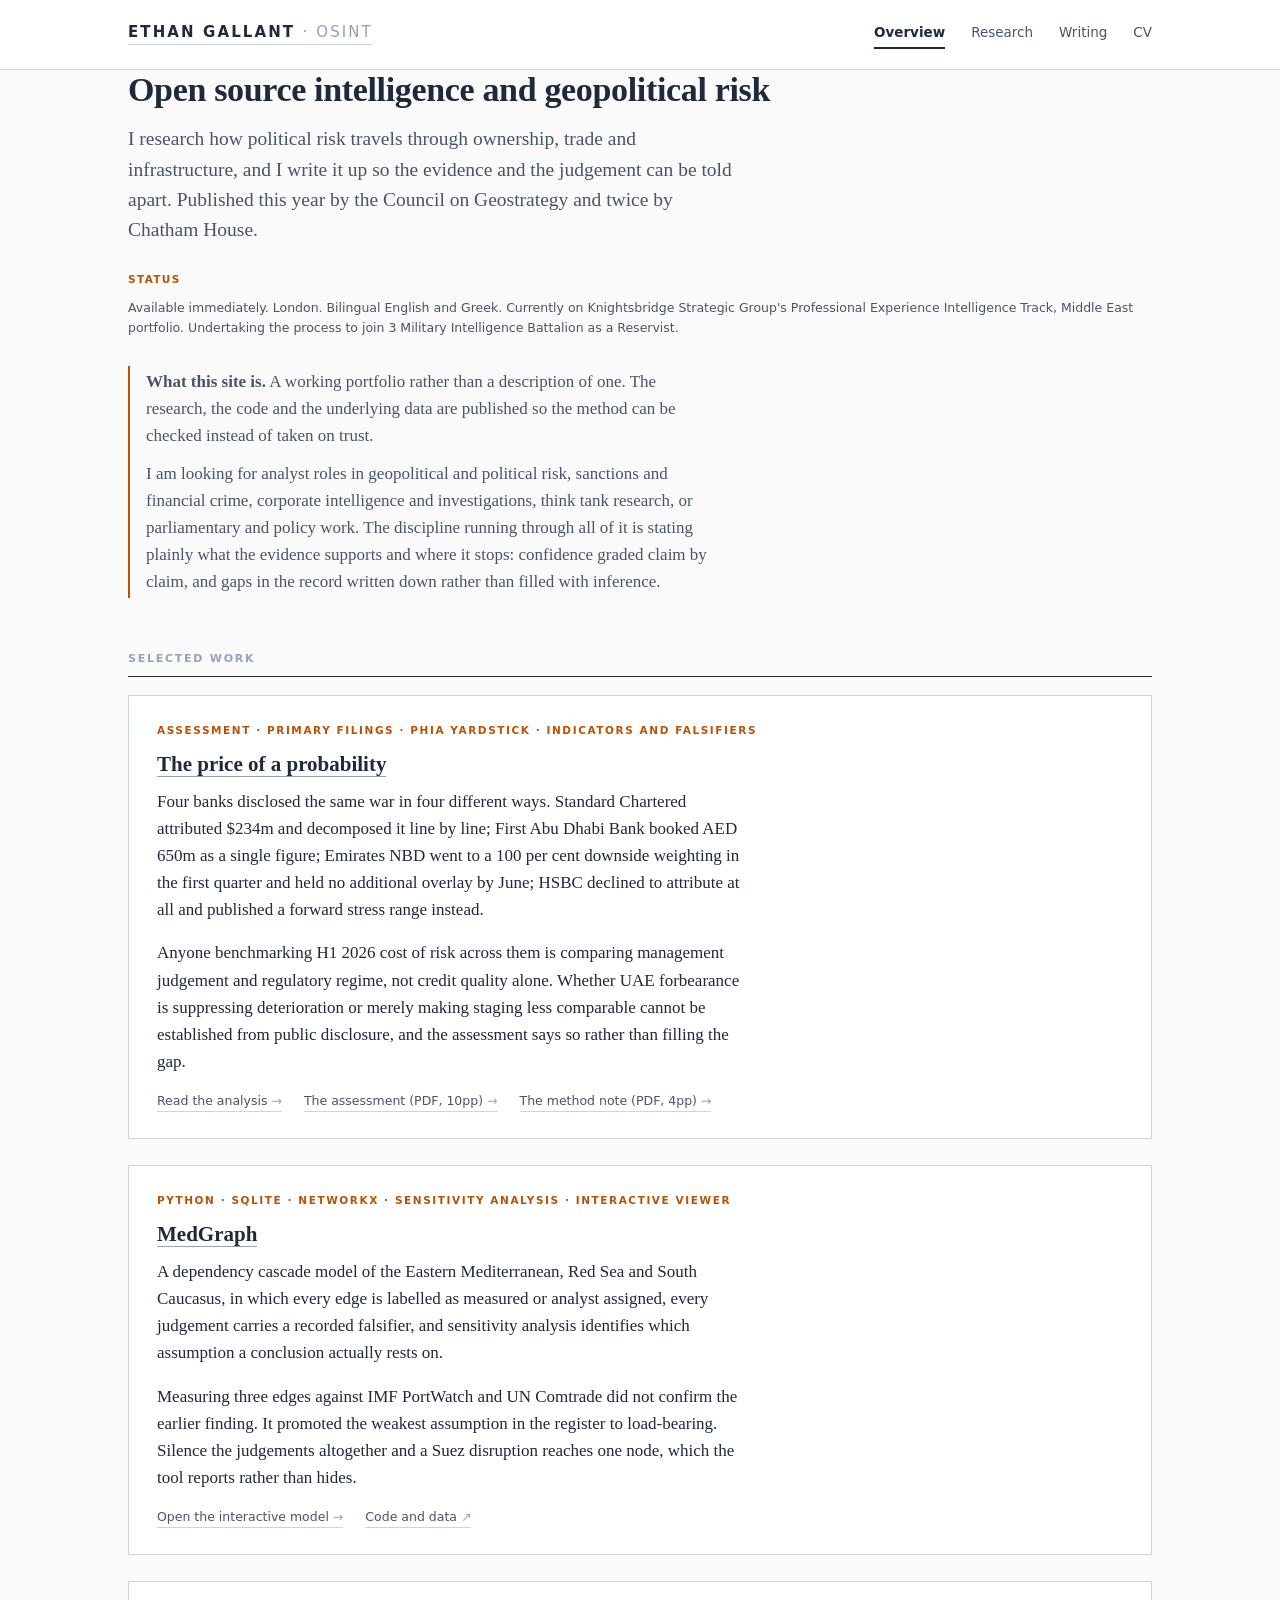
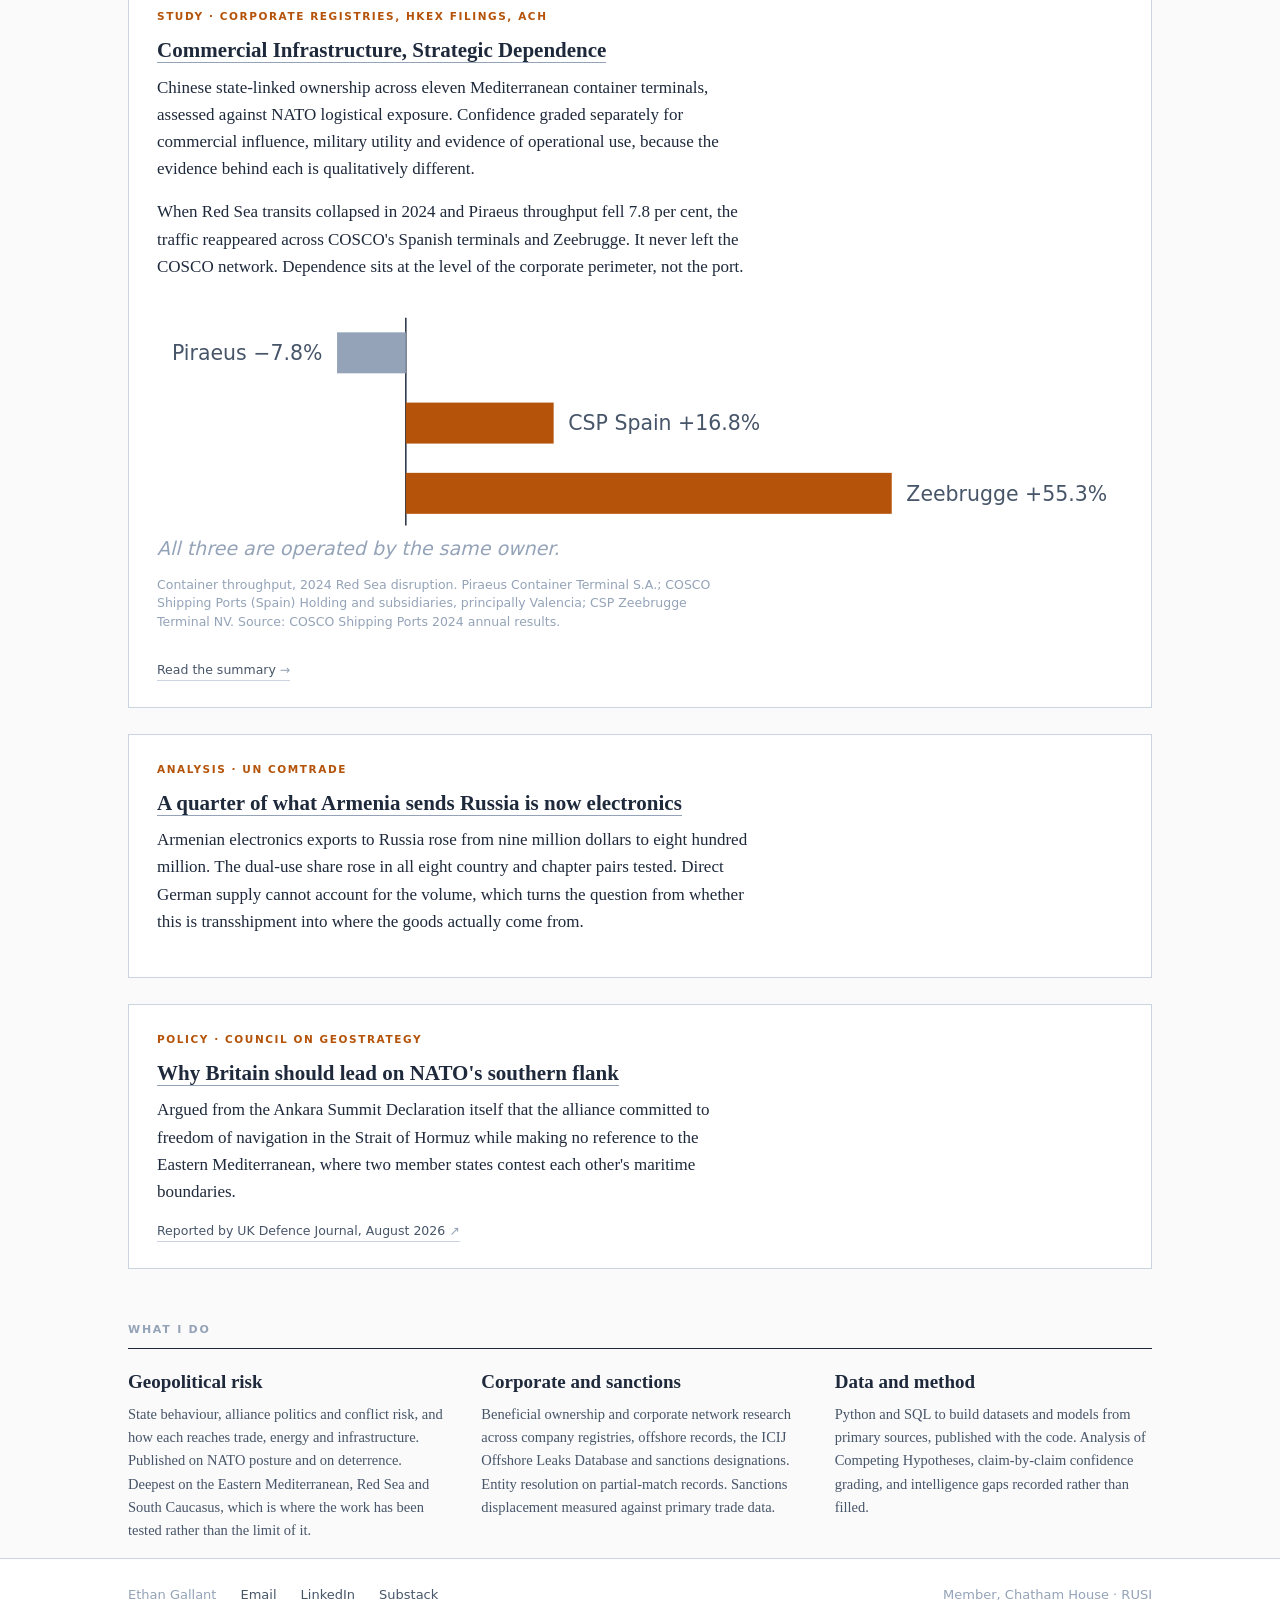
==== commit 314ec80c: "Update method note and CV, correct page counts" ====
--- a/index.html
+++ b/index.html
@@ -87,7 +87,7 @@
     <div class="golinks">
       <a href="/research/bank-provisioning/">Read the analysis</a>
       <a href="/assets/The-Price-of-a-Probability.pdf" download>The assessment (PDF, 10pp)</a>
-      <a href="/assets/Method-Note.pdf" download>The method note (PDF, 5pp)</a>
+      <a href="/assets/Method-Note.pdf" download>The method note (PDF, 4pp)</a>
     </div>
   </div>
 
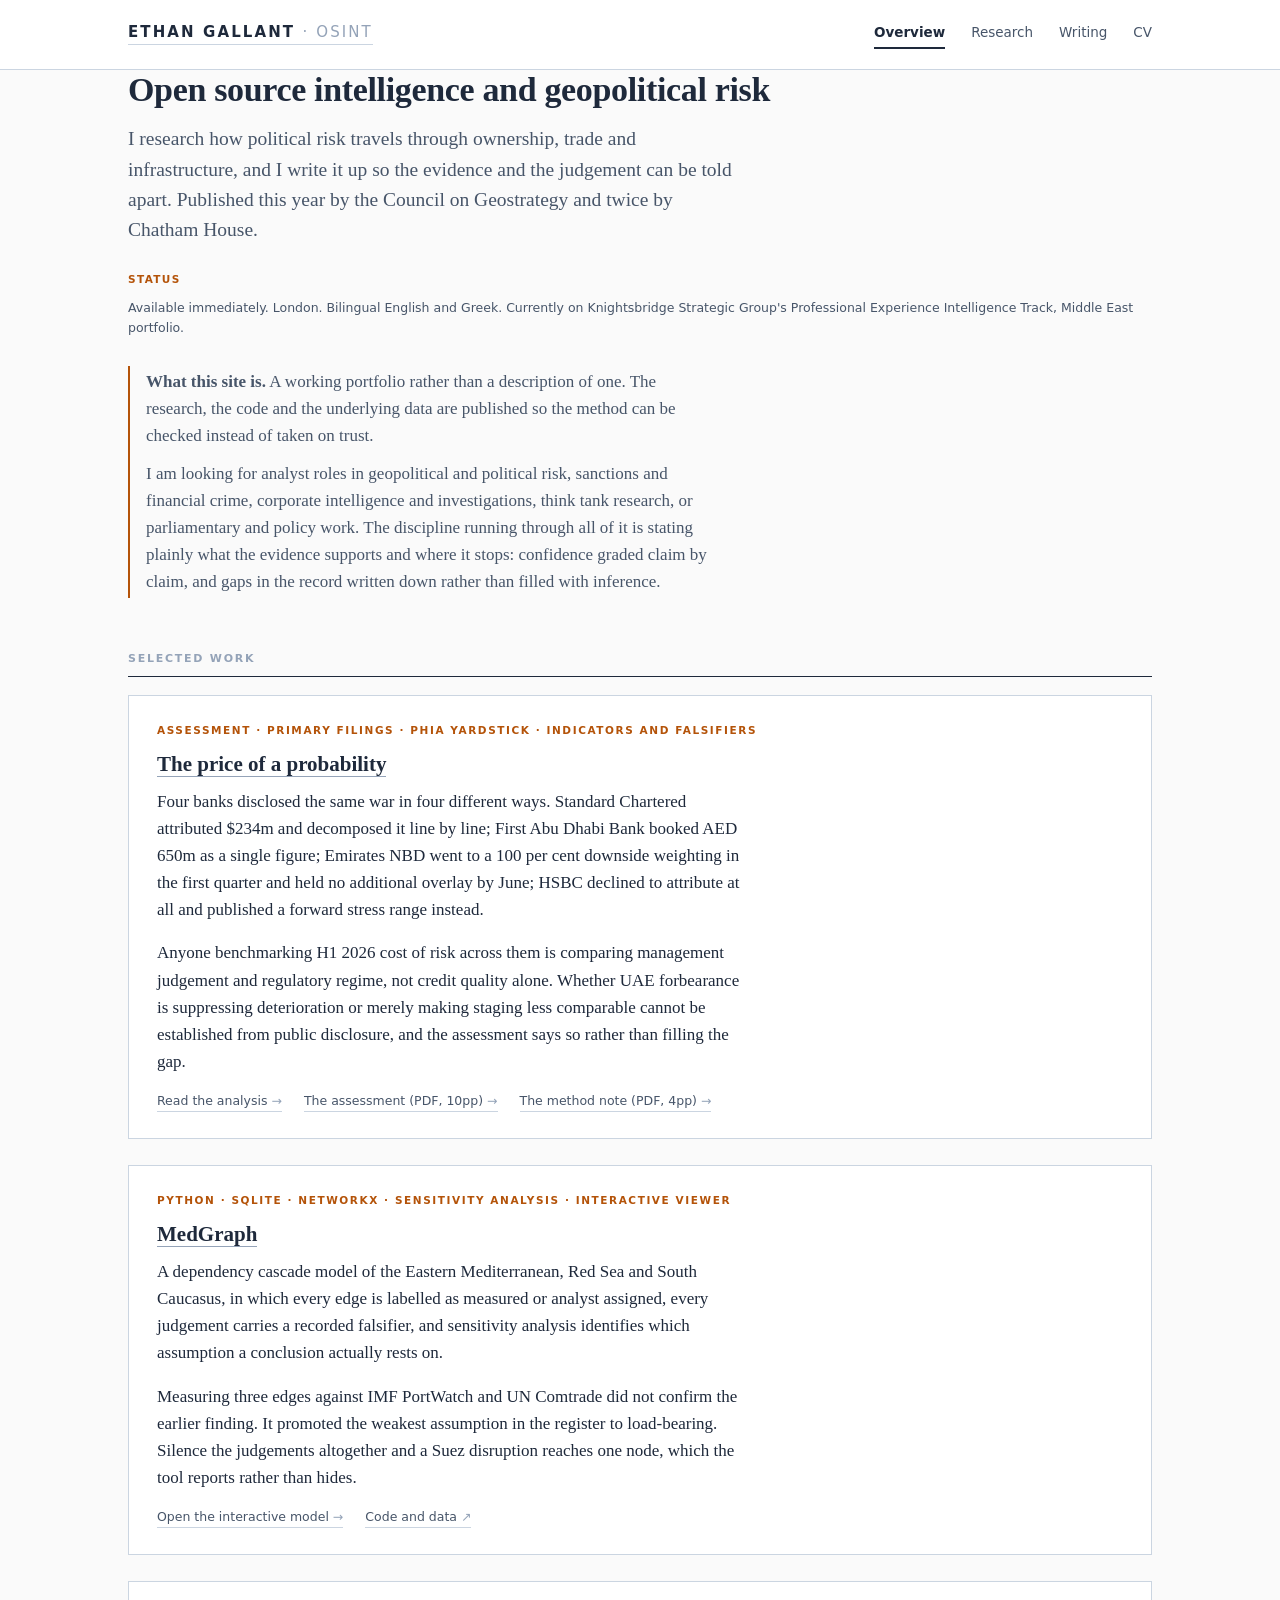
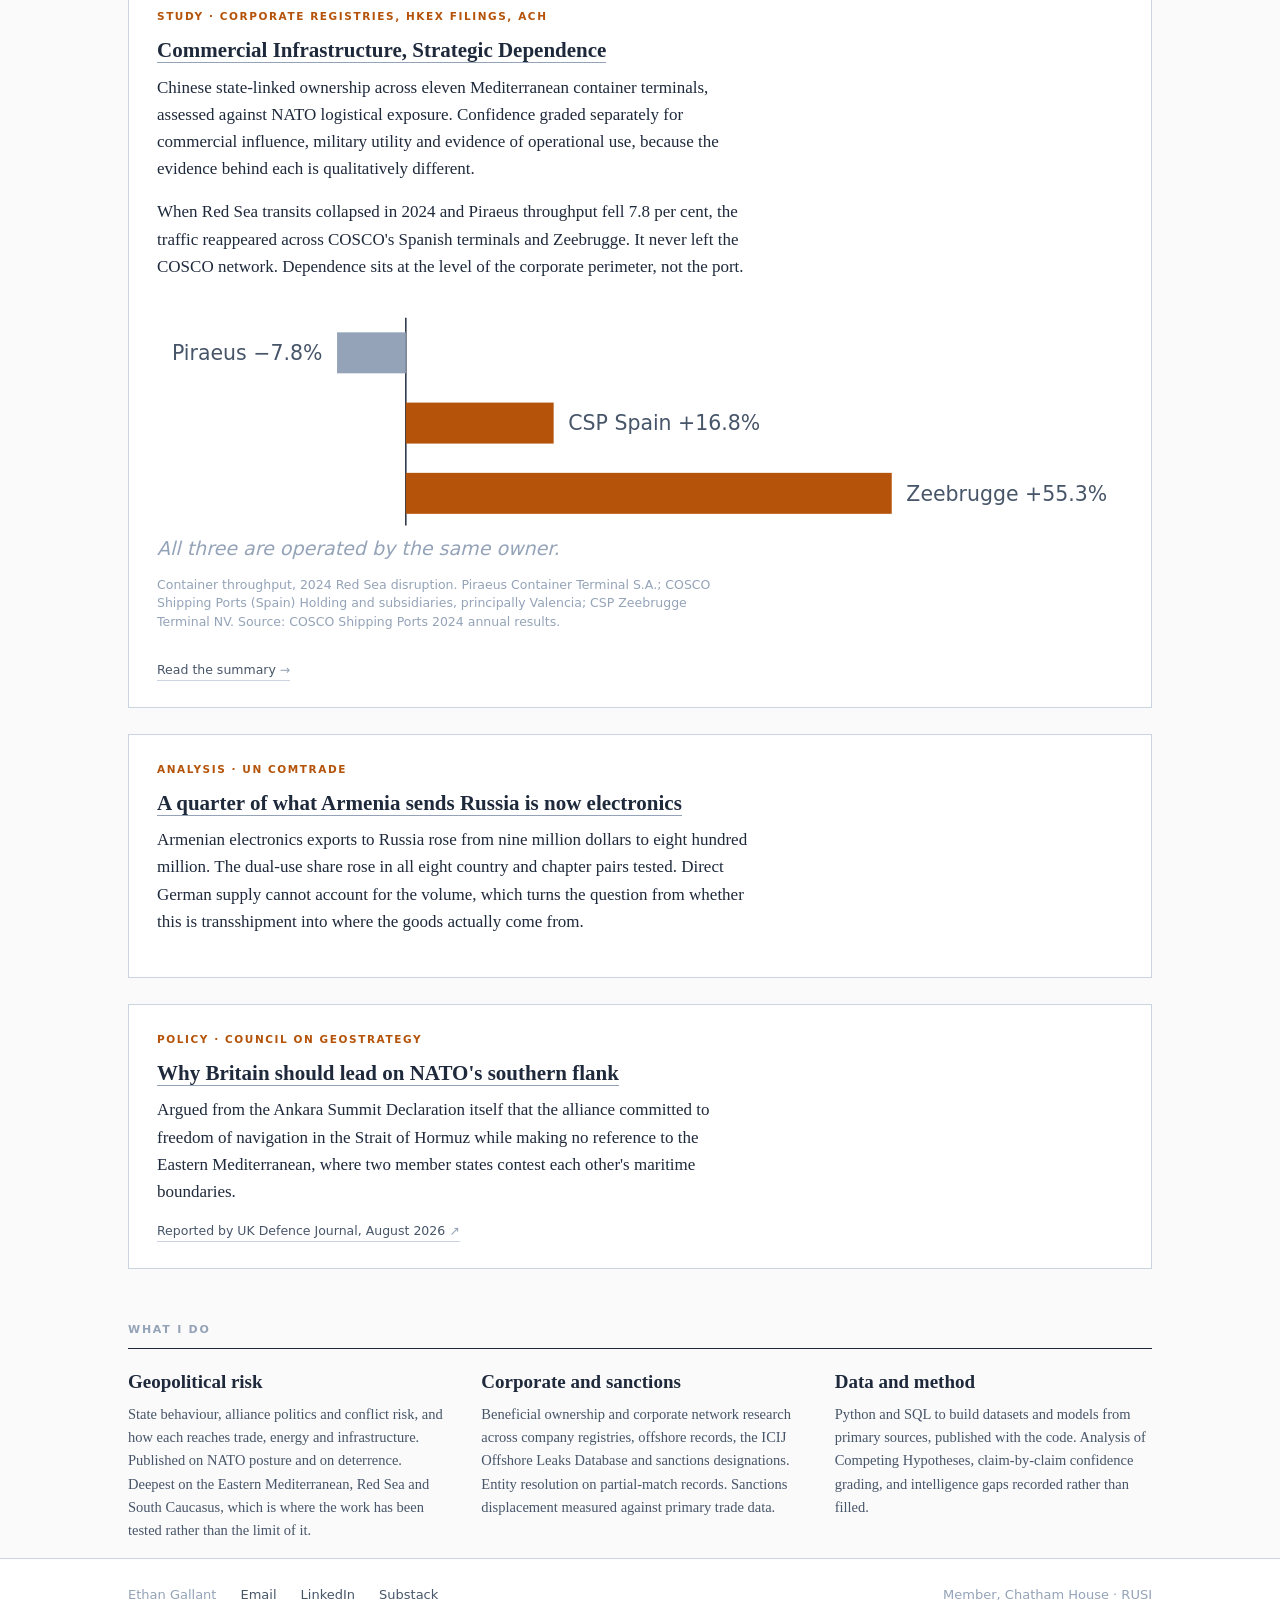
==== commit 966894da: "Update CV: remove outdated claims, add King's certificate and Goldman simulation" ====
--- a/index.html
+++ b/index.html
@@ -52,8 +52,7 @@
     <b>Status</b>
     <span>Available immediately. London. Bilingual English and Greek.
     Currently on Knightsbridge Strategic Group's Professional Experience
-    Intelligence Track, Middle East portfolio. Undertaking the process to join
-    3 Military Intelligence Battalion as a Reservist.</span>
+    Intelligence Track, Middle East portfolio.</span>
   </div>
 
   <div class="callout">
